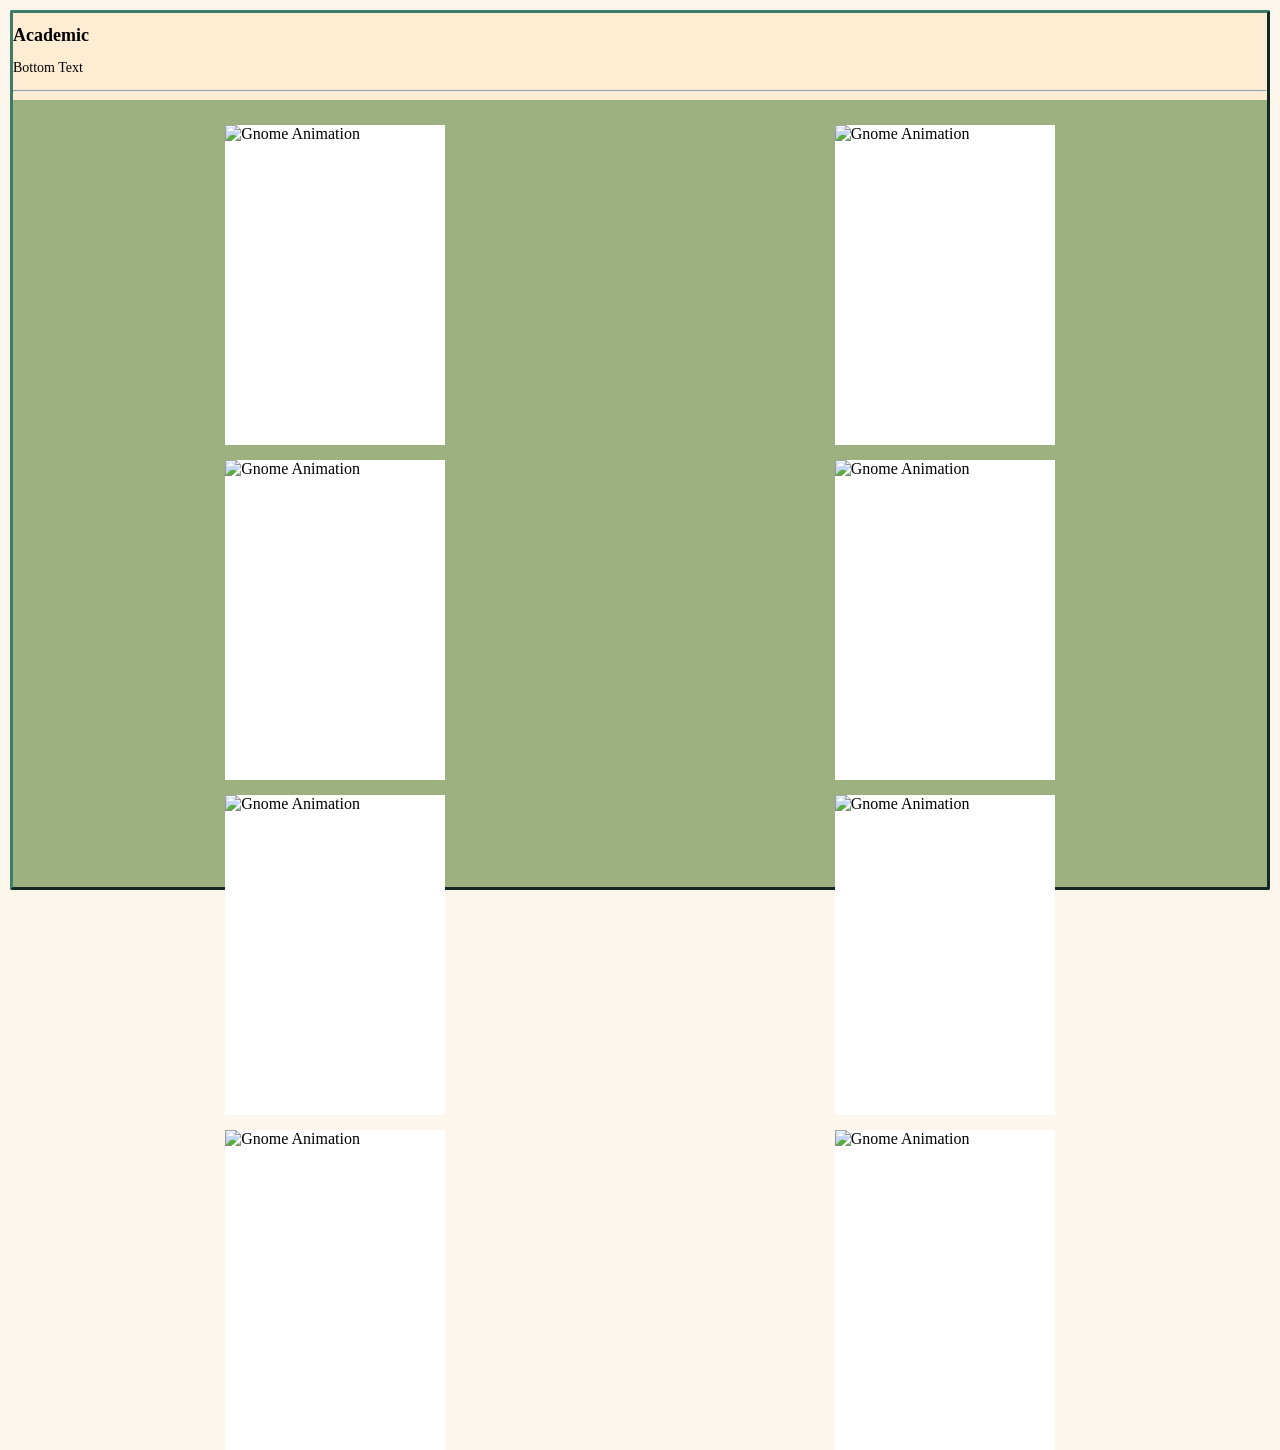
==== Academic.html @ 249194a4 "Add files via upload" ====
<html>
    <head>
        <title>ACADEMIC</title>
        <link rel="stylesheet" href="Academic.css">
    </head>
    <body>
        <div class="container">
            <div class="header">
                <h1>Academic</h1>
                <p>Bottom Text</p>
                <hr>
            </div>
            <div class="content">
                <div class="item_grid">
                    <div class="item">
                        <img src="D:\桌面\web\image\new_spr_gnome_anim_test_strip2.gif" alt="Gnome Animation">
                    </div>
                    <div class="item">
                        <img src="D:\桌面\web\image\new_spr_gnome_anim_test_strip2.gif" alt="Gnome Animation">
                    </div>
                    <div class="item">
                        <img src="D:\桌面\web\image\new_spr_gnome_anim_test_strip2.gif" alt="Gnome Animation">
                    </div>
                    <div class="item">
                        <img src="D:\桌面\web\image\new_spr_gnome_anim_test_strip2.gif" alt="Gnome Animation">
                    </div>
                    <div class="item">
                        <img src="D:\桌面\web\image\new_spr_gnome_anim_test_strip2.gif" alt="Gnome Animation">
                    </div>
                    <div class="item">
                        <img src="D:\桌面\web\image\new_spr_gnome_anim_test_strip2.gif" alt="Gnome Animation">
                    </div>
                    <div class="item">
                        <img src="D:\桌面\web\image\new_spr_gnome_anim_test_strip2.gif" alt="Gnome Animation">
                    </div>
                    <div class="item">
                        <img src="D:\桌面\web\image\new_spr_gnome_anim_test_strip2.gif" alt="Gnome Animation">
                    </div>
                </div>
            </div>
        </div>
    </body>
</html>
---- Academic.css ----
:root {
    --bgwhite: #FDF6ED;
    --titlewhite: #FFF;
    --warmbeige: #ffedd3;
    --lightsage: #9cb080;
    --sage:#3d7c67;
    --darksage: #324148;
    --voidsage: #051811;

    --pagewidth: 975px;

    --scrollbar: var(--sage) var(--warmbeige);
    --boarderstyle: 3px outset var(--sage)
}

body {
    margin: 10px;
    background-color: var(--bgwhite);

    display: flex;
    flex-direction: column;
    align-items: center;
}

.container{
    box-sizing: border-box;
    border: var(--boarderstyle);
    border-radius: 2px;

    width: 100%;
    height: 100%;

    background-color: var(--darksage);

    display: flex;
    flex-direction: column;
    align-items: center;
}

.header{
    width: 100%;
    height: 10%;
    background-color: var(--warmbeige);
}

.content{
    width: 100%;
    height: 90%;
    box-sizing: border-box;
    background-color: #9cb080;

    padding: 25px;
}

.item_grid{
    width: 100%;
    height: 100%;

    display: grid;
    grid-template-columns: repeat(2, 1fr);
    grid-template-rows: repeat(10, 1fr);
    grid-column-gap: 15px;
    grid-row-gap: 15px;
    place-items: center;
    
}

.item{
    width: 220px;
    height: 320px;
    background-color: var(--titlewhite);
}

h1{
    font-size: 18px;
}
p{
    font-size: 14px;
}
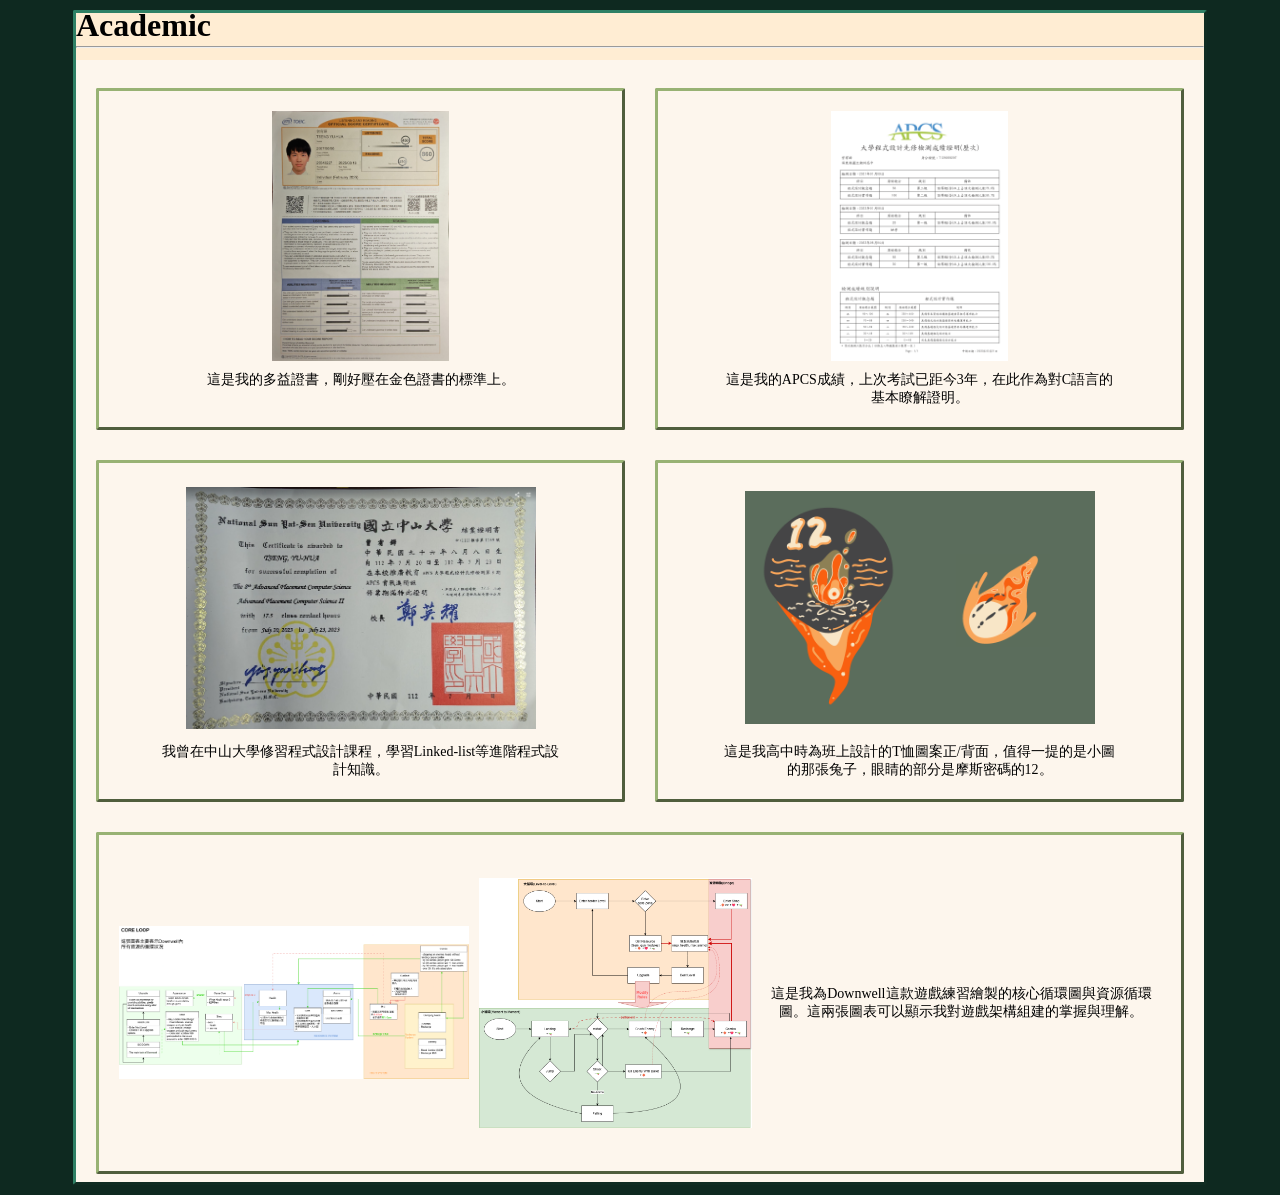
==== commit 1cf04aef: "Academic update" ====
--- a/Academic.html
+++ b/Academic.html
@@ -6,39 +6,51 @@
     </head>
     <body>
         <div class="container">
-            <div class="header">
+            <div class="center_container">
+                <div class="header">
                 <h1>Academic</h1>
-                <p>Bottom Text</p>
                 <hr>
-            </div>
-            <div class="content">
-                <div class="item_grid">
-                    <div class="item">
-                        <img src="D:\桌面\web\image\new_spr_gnome_anim_test_strip2.gif" alt="Gnome Animation">
-                    </div>
-                    <div class="item">
-                        <img src="D:\桌面\web\image\new_spr_gnome_anim_test_strip2.gif" alt="Gnome Animation">
-                    </div>
-                    <div class="item">
-                        <img src="D:\桌面\web\image\new_spr_gnome_anim_test_strip2.gif" alt="Gnome Animation">
-                    </div>
-                    <div class="item">
-                        <img src="D:\桌面\web\image\new_spr_gnome_anim_test_strip2.gif" alt="Gnome Animation">
-                    </div>
-                    <div class="item">
-                        <img src="D:\桌面\web\image\new_spr_gnome_anim_test_strip2.gif" alt="Gnome Animation">
-                    </div>
-                    <div class="item">
-                        <img src="D:\桌面\web\image\new_spr_gnome_anim_test_strip2.gif" alt="Gnome Animation">
-                    </div>
-                    <div class="item">
-                        <img src="D:\桌面\web\image\new_spr_gnome_anim_test_strip2.gif" alt="Gnome Animation">
-                    </div>
-                    <div class="item">
-                        <img src="D:\桌面\web\image\new_spr_gnome_anim_test_strip2.gif" alt="Gnome Animation">
+                </div>
+                <div class="content">
+                    <div class="item_grid">
+                        <div class="item">
+                            <div class="thumbnail"><img class="clickable_img" src="image\Academic\TOEIC.jpg" alt="TOEIC"></div>
+                            <div class="text_box">
+                                <p>這是我的多益證書，剛好壓在金色證書的標準上。</p>
+                            </div>
+                        </div>
+                        <div class="item">
+                            <div class="thumbnail"><img class="clickable_img" src="image\Academic\APCS.png" alt="APCS"></div>
+                            <div class="text_box">
+                                <p>這是我的APCS成績，上次考試已距今3年，在此作為對C語言的基本瞭解證明。</p>
+                            </div>
+                        </div>
+                        <div class="item">
+                            <div class="thumbnail"><img class="clickable_img" src="image\Academic\University_cerificate.png" alt="APCS"></div>
+                            <div class="text_box">
+                                <p>我曾在中山大學修習程式設計課程，學習Linked-list等進階程式設計知識。</p>
+                            </div>
+                        </div>
+                        <div class="item">
+                            <div class="thumbnail"><img class="clickable_img" src="image\Academic\T-shirt_design.png" alt="APCS"></div>
+                            <div class="text_box">
+                                <p>這是我高中時為班上設計的T恤圖案正/背面，值得一提的是小圖的那張兔子，眼睛的部分是摩斯密碼的12。</p>
+                            </div>
+                        </div>
+                        <div id="downwell" class="item">
+                            <div class="thumbnail"><img class="clickable_img" src="image\Academic\Downwell_core_loop.png" alt="APCS"></div>
+                            <div class="thumbnail"><img class="clickable_img" src="image\Academic\Downwell_resource_cycle.png" alt="APCS"></div>
+                            <div class="text_box">
+                                <p>這是我為Downwell這款遊戲練習繪製的核心循環圖與資源循環圖。這兩張圖表可以顯示我對遊戲架構組建的掌握與理解。</p>
+                            </div>
+                        </div>
                     </div>
                 </div>
-            </div>
+            </div>   
+        </div>
+        <div id="popup">
+            <img="" alt="" id="selected_image">
         </div>
     </body>
+    <script src="popup.js"></script>
 </html>
--- a/Academic.css
+++ b/Academic.css
@@ -1,10 +1,10 @@
 :root {
-    --bgwhite: #FDF6ED;
+    --bgwhite: #fdf6ed;
     --titlewhite: #FFF;
     --warmbeige: #ffedd3;
-    --lightsage: #9cb080;
-    --sage:#3d7c67;
-    --darksage: #324148;
+    --lightsage: #98b274;
+    --sage:#2f8065;
+    --darksage: #0e2920;
     --voidsage: #051811;
 
     --pagewidth: 975px;
@@ -15,7 +15,7 @@
 
 body {
     margin: 10px;
-    background-color: var(--bgwhite);
+    background-color: var(--darksage);
 
     display: flex;
     flex-direction: column;
@@ -23,57 +23,98 @@
 }
 
 .container{
+    margin: 0;
+    width: 100%;
+    display: flex;
+    flex-direction: column; 
+    align-items: center;
+}
+
+.center_container{
+    width: 90%;
+    height: fit-content;
+    background-color: var(--bgwhite);
+
     box-sizing: border-box;
     border: var(--boarderstyle);
     border-radius: 2px;
-
-    width: 100%;
-    height: 100%;
-
-    background-color: var(--darksage);
-
-    display: flex;
-    flex-direction: column;
-    align-items: center;
 }
 
 .header{
     width: 100%;
-    height: 10%;
+    height: 4%;
     background-color: var(--warmbeige);
+}
+
+h1{
+    font-size: 32px;
+    line-height: 25px;
+    margin: 0;
 }
 
 .content{
     width: 100%;
-    height: 90%;
     box-sizing: border-box;
-    background-color: #9cb080;
 
-    padding: 25px;
+    padding: 20px;
 }
 
 .item_grid{
     width: 100%;
-    height: 100%;
 
     display: grid;
     grid-template-columns: repeat(2, 1fr);
-    grid-template-rows: repeat(10, 1fr);
-    grid-column-gap: 15px;
-    grid-row-gap: 15px;
-    place-items: center;
-    
+    grid-template-rows: repeat(3, 1fr);
+    grid-column-gap: 30px;
+    grid-row-gap: 30px;
+
+    align-items: center;
 }
 
 .item{
-    width: 220px;
-    height: 320px;
-    background-color: var(--titlewhite);
+    width: auto;
+    height: 100%;
+
+    box-sizing: border-box;
+    border: 3px outset var(--lightsage);
+    border-radius: 2px;
+
+    padding: 20px;
+    display: flex;
+    flex-direction: column;
+    gap: 10px;
+
+    align-items: center;
 }
 
-h1{
-    font-size: 18px;
+.thumbnail img{
+    height:250px;
+    width: auto;
+    max-width: 350px;
+    object-fit: contain;
+    transition: 0.1s ease-in-out;
 }
+.thumbnail img:hover{
+    transform: scale(1.02);
+    cursor: zoom-in;
+}
+
+.text_box{
+    text-align: center;
+    max-width: 400px;
+
+}
+
+#downwell{
+    flex-direction: row;
+    grid-area: 3 / 1 / 4 / 3;
+}
+
+img {
+  display: block;
+}
+
 p{
     font-size: 14px;
+    margin: 0;
 }
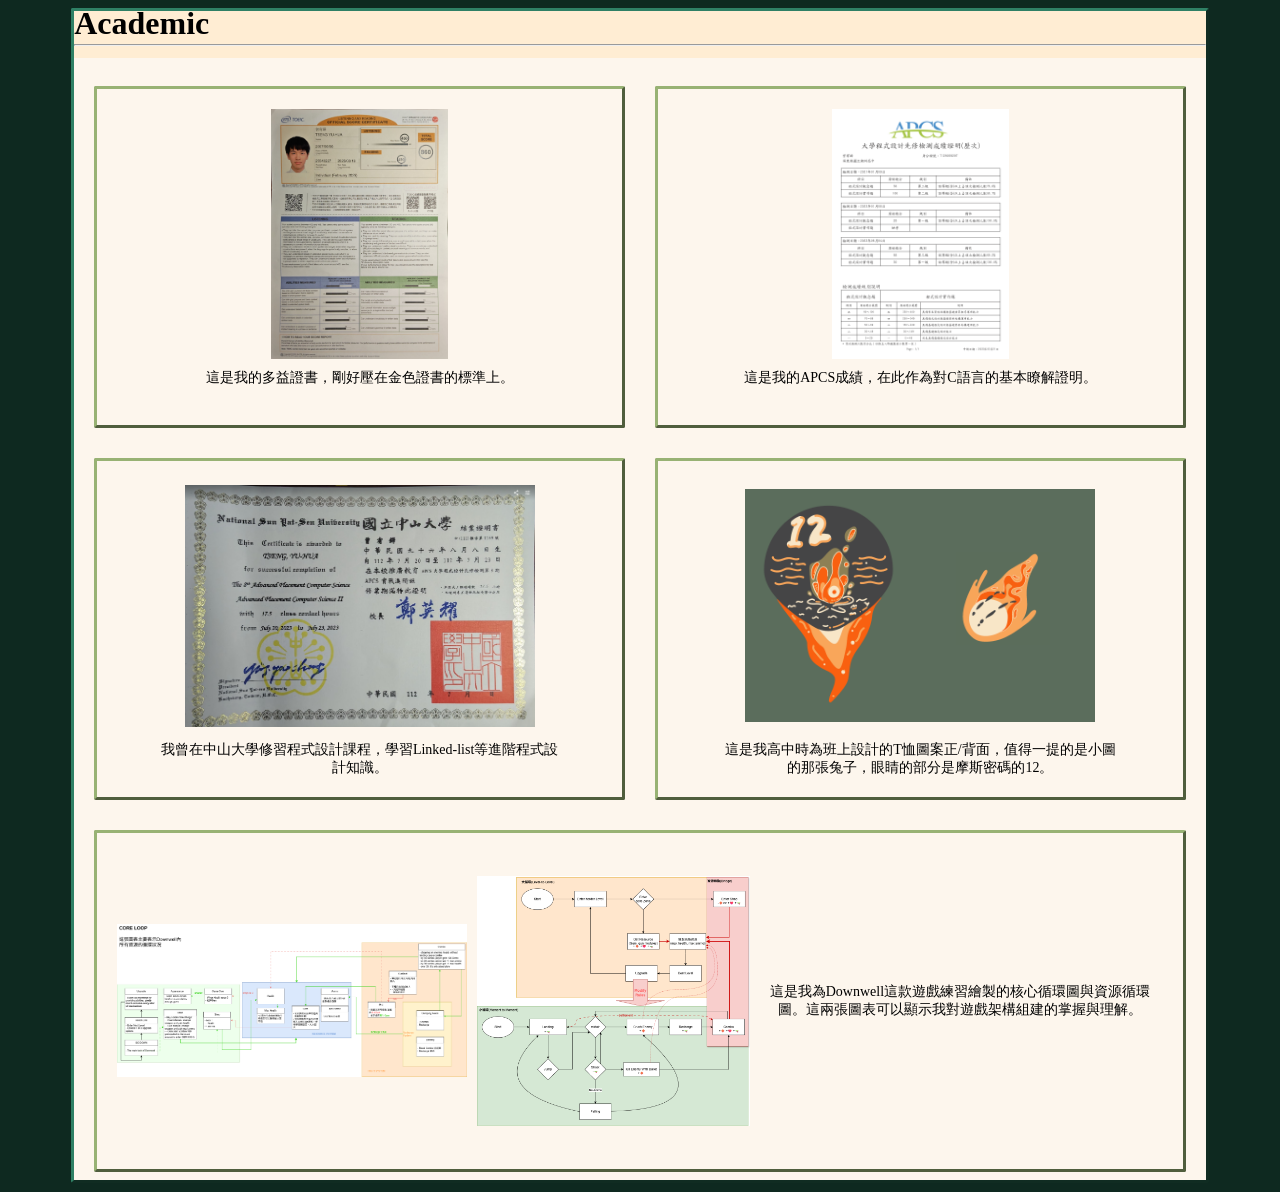
==== commit 75bff75e: "I want die cuz the gallery update" ====
--- a/Academic.html
+++ b/Academic.html
@@ -5,6 +5,10 @@
         <link rel="stylesheet" href="Academic.css">
     </head>
     <body>
+        <div id="popup">
+                <img src="" alt="" id="selected_image">
+                <div id="image_background"></div>
+        </div> 
         <div class="container">
             <div class="center_container">
                 <div class="header">
@@ -22,7 +26,7 @@
                         <div class="item">
                             <div class="thumbnail"><img class="clickable_img" src="image\Academic\APCS.png" alt="APCS"></div>
                             <div class="text_box">
-                                <p>這是我的APCS成績，上次考試已距今3年，在此作為對C語言的基本瞭解證明。</p>
+                                <p>這是我的APCS成績，在此作為對C語言的基本瞭解證明。</p>
                             </div>
                         </div>
                         <div class="item">
@@ -46,10 +50,7 @@
                         </div>
                     </div>
                 </div>
-            </div>   
-        </div>
-        <div id="popup">
-            <img="" alt="" id="selected_image">
+            </div>  
         </div>
     </body>
     <script src="popup.js"></script>
--- a/Academic.css
+++ b/Academic.css
@@ -14,7 +14,6 @@
 }
 
 body {
-    margin: 10px;
     background-color: var(--darksage);
 
     display: flex;
@@ -28,6 +27,41 @@
     display: flex;
     flex-direction: column; 
     align-items: center;
+}
+
+#popup{
+    position: fixed;
+    top:0;
+    left: 0;
+    right: 0;
+    bottom: 0;
+    width: 100%;
+    height: 100%;
+
+    justify-content: center;
+    align-items: center;
+
+    display: none;
+}
+#popup img{
+    position: fixed;
+    top:150px;
+    width: 40%;
+    z-index: 99;
+}
+
+#popup img:hover{
+    cursor: zoom-out;
+}
+
+#image_background{
+    position: fixed;
+    top: 0;
+    left: 0;
+    width: 100%;
+    height: 100%;
+    background-color: #0518117e;
+    visibility: hidden;
 }
 
 .center_container{
@@ -93,6 +127,8 @@
     max-width: 350px;
     object-fit: contain;
     transition: 0.1s ease-in-out;
+
+    z-index: 1;
 }
 .thumbnail img:hover{
     transform: scale(1.02);
